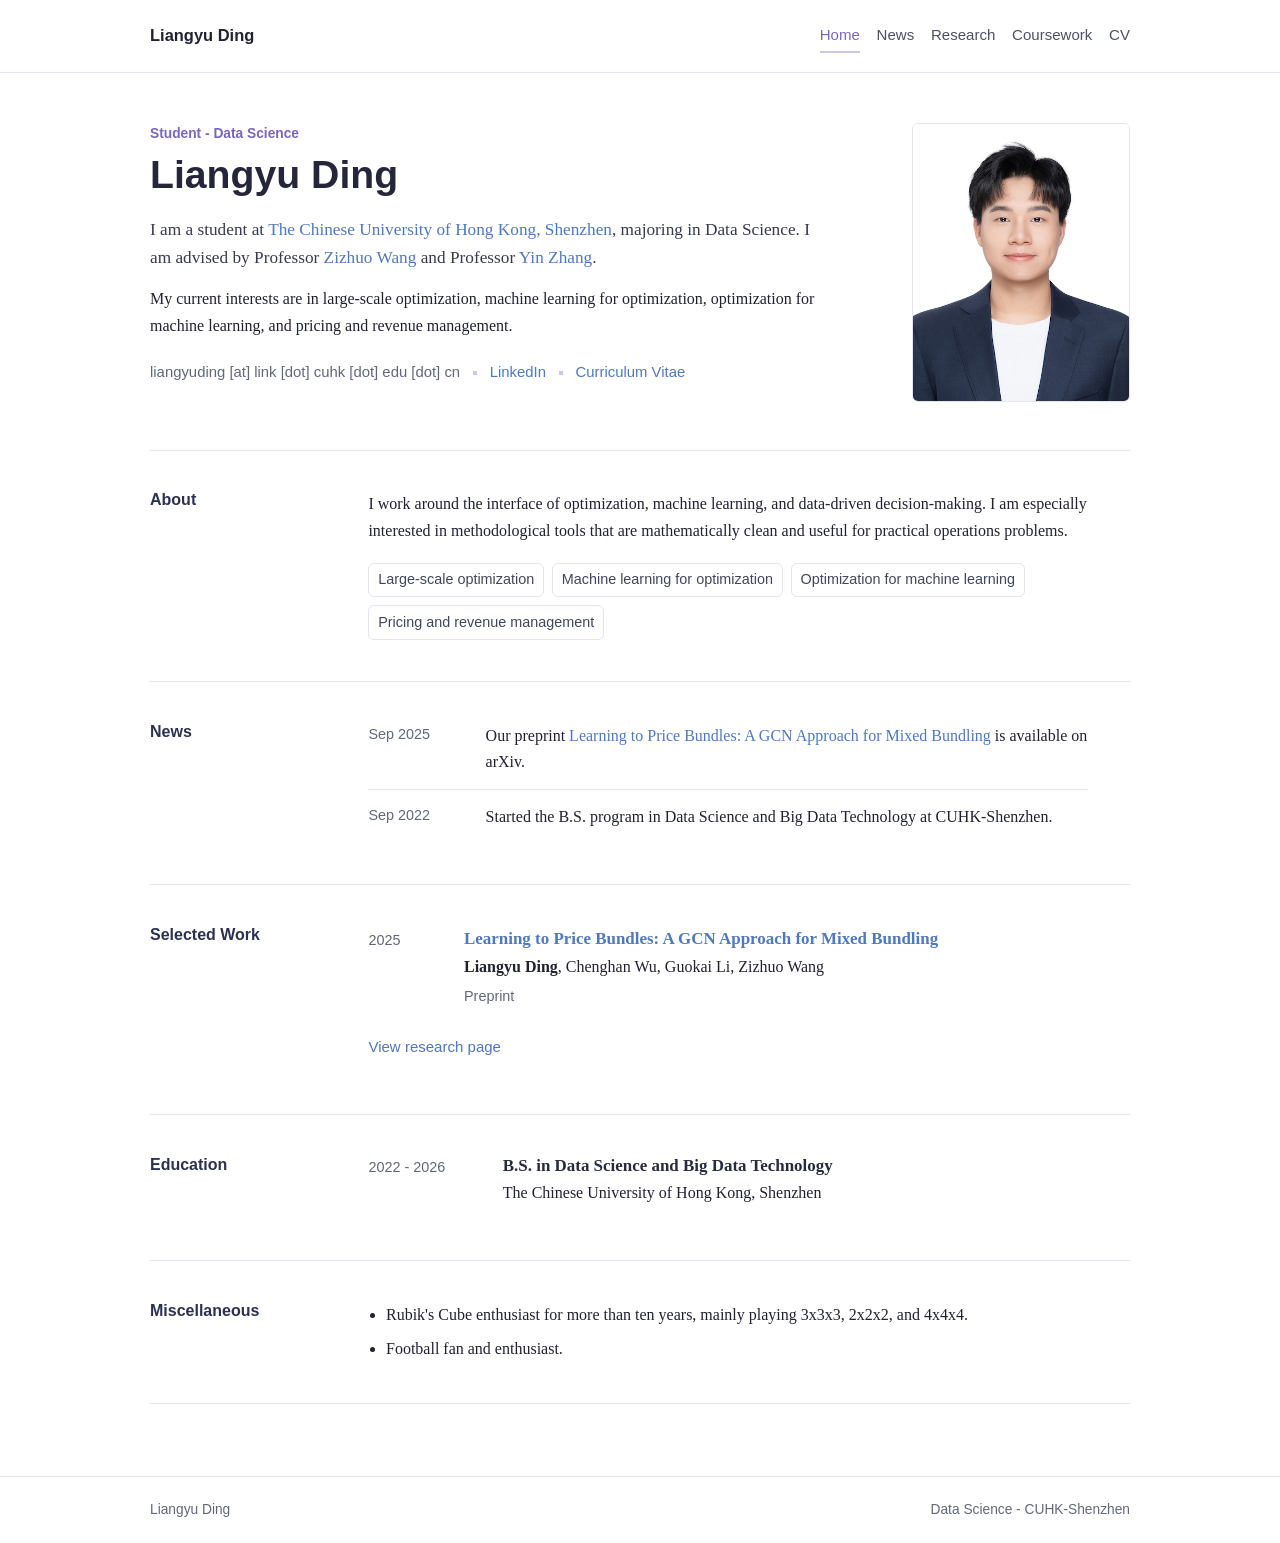
==== index.html @ cd6bba93 "Redesign academic homepage" ====
<!doctype html>
<html lang="en">
<head>
  <meta charset="utf-8">
  <meta name="viewport" content="width=device-width, initial-scale=1">
  <title>Liangyu Ding</title>
  <meta name="description" content="Liangyu Ding, student in Data Science at The Chinese University of Hong Kong, Shenzhen.">
  <link rel="stylesheet" href="jemdoc.css">
</head>
<body>
  <a class="skip-link" href="#content">Skip to content</a>

  <header class="site-header">
    <div class="site-header__inner">
      <a class="site-name" href="index.html">Liangyu Ding</a>
      <nav class="site-nav" aria-label="Primary navigation">
        <a href="index.html" aria-current="page">Home</a>
        <a href="#news">News</a>
        <a href="research.html">Research</a>
        <a href="teaching.html">Coursework</a>
        <a href="CV/Liangyu_CV.pdf">CV</a>
      </nav>
    </div>
  </header>

  <main id="content" class="page">
    <section class="profile">
      <div class="profile__text">
        <p class="eyebrow">Student - Data Science</p>
        <h1>Liangyu Ding</h1>
        <p class="lead">
          I am a student at <a href="https://www.cuhk.edu.cn/en" target="_blank" rel="noopener">The Chinese University of Hong Kong, Shenzhen</a>,
          majoring in Data Science. I am advised by Professor
          <a href="https://mypage.cuhk.edu.cn/academics/wangzizhuo/" target="_blank" rel="noopener">Zizhuo Wang</a>
          and Professor <a href="https://www.cmor-faculty.rice.edu/~zhang/" target="_blank" rel="noopener">Yin Zhang</a>.
        </p>
        <p>
          My current interests are in large-scale optimization, machine learning for optimization,
          optimization for machine learning, and pricing and revenue management.
        </p>
        <div class="quick-links" aria-label="Profile links">
          <span>liangyuding [at] link [dot] cuhk [dot] edu [dot] cn</span>
          <a href="https://www.linkedin.com/in/liangyu-ding" target="_blank" rel="noopener">LinkedIn</a>
          <a href="CV/Liangyu_CV.pdf">Curriculum Vitae</a>
        </div>
      </div>

      <figure class="portrait">
        <img src="Photos/photo.JPG" alt="Portrait of Liangyu Ding">
      </figure>
    </section>

    <section id="about" class="section-row">
      <div class="section-label">
        <h2>About</h2>
      </div>
      <div class="section-body">
        <p>
          I work around the interface of optimization, machine learning, and data-driven decision-making.
          I am especially interested in methodological tools that are mathematically clean and useful for
          practical operations problems.
        </p>
        <ul class="tag-list" aria-label="Research interests">
          <li>Large-scale optimization</li>
          <li>Machine learning for optimization</li>
          <li>Optimization for machine learning</li>
          <li>Pricing and revenue management</li>
        </ul>
      </div>
    </section>

    <section id="news" class="section-row">
      <div class="section-label">
        <h2>News</h2>
      </div>
      <div class="section-body">
        <ol class="news-list">
          <li>
            <time datetime="2025-09">Sep 2025</time>
            <span>Our preprint <a href="https://arxiv.org/abs/2509.22557" target="_blank" rel="noopener">Learning to Price Bundles: A GCN Approach for Mixed Bundling</a> is available on arXiv.</span>
          </li>
          <li>
            <time datetime="2022-09">Sep 2022</time>
            <span>Started the B.S. program in Data Science and Big Data Technology at CUHK-Shenzhen.</span>
          </li>
        </ol>
      </div>
    </section>

    <section id="research" class="section-row">
      <div class="section-label">
        <h2>Selected Work</h2>
      </div>
      <div class="section-body">
        <article class="publication">
          <div class="publication__year">2025</div>
          <div>
            <h3><a href="https://arxiv.org/abs/2509.22557" target="_blank" rel="noopener">Learning to Price Bundles: A GCN Approach for Mixed Bundling</a></h3>
            <p><strong>Liangyu Ding</strong>, Chenghan Wu, Guokai Li, Zizhuo Wang</p>
            <p class="meta">Preprint</p>
          </div>
        </article>
        <p class="section-note"><a href="research.html">View research page</a></p>
      </div>
    </section>

    <section id="education" class="section-row">
      <div class="section-label">
        <h2>Education</h2>
      </div>
      <div class="section-body">
        <div class="timeline-item">
          <div class="timeline-item__date">2022 - 2026</div>
          <div>
            <h3>B.S. in Data Science and Big Data Technology</h3>
            <p>The Chinese University of Hong Kong, Shenzhen</p>
          </div>
        </div>
      </div>
    </section>

    <section id="misc" class="section-row">
      <div class="section-label">
        <h2>Miscellaneous</h2>
      </div>
      <div class="section-body">
        <ul class="plain-list">
          <li>Rubik's Cube enthusiast for more than ten years, mainly playing 3x3x3, 2x2x2, and 4x4x4.</li>
          <li>Football fan and enthusiast.</li>
        </ul>
      </div>
    </section>
  </main>

  <footer class="site-footer">
    <div class="site-footer__inner">
      <span>Liangyu Ding</span>
      <span>Data Science - CUHK-Shenzhen</span>
    </div>
  </footer>
</body>
</html>
---- jemdoc.css ----
:root {
  --ink: #202231;
  --muted: #61687a;
  --soft: #f7f7fc;
  --line: #e5e3ef;
  --line-strong: #cdc7e7;
  --blue: #4f78bd;
  --purple: #7866bd;
  --purple-soft: #f3f0fb;
  --max-width: 980px;
}

* {
  box-sizing: border-box;
}

html {
  scroll-behavior: smooth;
}

body {
  margin: 0;
  background: #ffffff;
  color: var(--ink);
  font-family: Charter, Georgia, "Times New Roman", serif;
  font-size: 16px;
  line-height: 1.65;
  letter-spacing: 0;
}

a {
  color: var(--blue);
  text-decoration: none;
  text-underline-offset: 0.18em;
}

a:hover,
a:focus {
  color: var(--purple);
  text-decoration: underline;
}

img {
  display: block;
  max-width: 100%;
}

p {
  margin: 0 0 0.85rem;
}

h1,
h2,
h3 {
  margin: 0;
  line-height: 1.18;
  letter-spacing: 0;
}

h1 {
  color: #25263a;
  font-family: -apple-system, BlinkMacSystemFont, "Segoe UI", sans-serif;
  font-size: 2.45rem;
  font-weight: 680;
}

h2 {
  color: #2c3150;
  font-family: -apple-system, BlinkMacSystemFont, "Segoe UI", sans-serif;
  font-size: 1rem;
  font-weight: 680;
}

h3 {
  color: #282b3e;
  font-size: 1.06rem;
  font-weight: 700;
}

.skip-link {
  position: absolute;
  left: 1rem;
  top: 0.75rem;
  transform: translateY(-140%);
  background: #ffffff;
  border: 1px solid var(--line-strong);
  color: var(--ink);
  padding: 0.4rem 0.65rem;
  z-index: 5;
}

.skip-link:focus {
  transform: translateY(0);
}

.site-header {
  background: #ffffff;
  border-bottom: 1px solid var(--line);
}

.site-header__inner,
.page,
.site-footer__inner {
  width: min(calc(100% - 2rem), var(--max-width));
  margin: 0 auto;
}

.site-header__inner {
  display: flex;
  align-items: center;
  justify-content: space-between;
  gap: 1.2rem;
  min-height: 4.5rem;
  padding: 0.75rem 0;
}

.site-name {
  color: var(--ink);
  font-family: -apple-system, BlinkMacSystemFont, "Segoe UI", sans-serif;
  font-size: 1.03rem;
  font-weight: 700;
  white-space: nowrap;
}

.site-name:hover,
.site-name:focus {
  color: var(--ink);
}

.site-nav {
  display: flex;
  align-items: center;
  justify-content: flex-end;
  flex-wrap: wrap;
  gap: 0.35rem 1.05rem;
  font-family: -apple-system, BlinkMacSystemFont, "Segoe UI", sans-serif;
  font-size: 0.94rem;
}

.site-nav a {
  color: #4c5266;
  padding: 0.25rem 0;
  border-bottom: 2px solid transparent;
}

.site-nav a:hover,
.site-nav a:focus,
.site-nav a[aria-current="page"] {
  color: var(--purple);
  text-decoration: none;
  border-bottom-color: var(--line-strong);
}

.page {
  padding: 3.1rem 0 4.5rem;
}

.page--sub {
  padding-top: 3.4rem;
}

.profile {
  display: grid;
  grid-template-columns: minmax(0, 1fr) 218px;
  align-items: start;
  gap: 3rem;
  padding-bottom: 3rem;
  border-bottom: 1px solid var(--line);
}

.profile__text {
  max-width: 670px;
}

.eyebrow {
  margin-bottom: 0.45rem;
  color: var(--purple);
  font-family: -apple-system, BlinkMacSystemFont, "Segoe UI", sans-serif;
  font-size: 0.86rem;
  font-weight: 650;
}

.lead {
  margin-top: 1.05rem;
  color: #373a4d;
  font-size: 1.08rem;
}

.quick-links {
  display: flex;
  flex-wrap: wrap;
  gap: 0.35rem 0.8rem;
  margin-top: 1.25rem;
  color: var(--muted);
  font-family: -apple-system, BlinkMacSystemFont, "Segoe UI", sans-serif;
  font-size: 0.93rem;
}

.quick-links a,
.quick-links span {
  display: inline-flex;
  align-items: center;
  min-height: 1.7rem;
}

.quick-links a::before {
  content: "";
  width: 4px;
  height: 4px;
  margin-right: 0.8rem;
  background: var(--line-strong);
}

.portrait {
  margin: 0;
  width: 218px;
}

.portrait img {
  width: 100%;
  aspect-ratio: 1 / 1.28;
  object-fit: cover;
  object-position: 50% 16%;
  border: 1px solid var(--line);
  border-radius: 6px;
}

.section-row {
  display: grid;
  grid-template-columns: 180px minmax(0, 1fr);
  gap: 2.4rem;
  padding: 2.55rem 0;
  border-bottom: 1px solid var(--line);
}

.section-label h2 {
  position: sticky;
  top: 1rem;
}

.section-body {
  max-width: 720px;
}

.tag-list {
  display: flex;
  flex-wrap: wrap;
  gap: 0.5rem;
  margin: 1.15rem 0 0;
  padding: 0;
  list-style: none;
  font-family: -apple-system, BlinkMacSystemFont, "Segoe UI", sans-serif;
  font-size: 0.9rem;
}

.tag-list li {
  border: 1px solid var(--line);
  border-radius: 6px;
  background: #ffffff;
  color: #40465d;
  padding: 0.28rem 0.55rem;
}

.news-list {
  margin: 0;
  padding: 0;
  list-style: none;
}

.news-list li {
  display: grid;
  grid-template-columns: 98px minmax(0, 1fr);
  gap: 1.2rem;
  padding: 0.85rem 0;
  border-top: 1px solid var(--line);
}

.news-list li:first-child {
  padding-top: 0;
  border-top: 0;
}

.news-list time,
.publication__year,
.timeline-item__date,
.meta {
  color: var(--muted);
  font-family: -apple-system, BlinkMacSystemFont, "Segoe UI", sans-serif;
  font-size: 0.9rem;
}

.publication {
  display: grid;
  grid-template-columns: 74px minmax(0, 1fr);
  gap: 1.35rem;
  padding: 0.2rem 0;
}

.publication h3 {
  margin-bottom: 0.3rem;
}

.publication p {
  margin-bottom: 0.25rem;
}

.section-note {
  margin-top: 1.2rem;
  font-family: -apple-system, BlinkMacSystemFont, "Segoe UI", sans-serif;
  font-size: 0.94rem;
}

.timeline-item {
  display: grid;
  grid-template-columns: 112px minmax(0, 1fr);
  gap: 1.4rem;
}

.timeline-item h3 {
  margin-bottom: 0.25rem;
}

.plain-list {
  margin: 0;
  padding-left: 1.1rem;
}

.plain-list li + li {
  margin-top: 0.45rem;
}

.page-title {
  max-width: 760px;
  padding-bottom: 2.4rem;
  border-bottom: 1px solid var(--line);
}

.page-title h1 {
  margin-bottom: 1rem;
}

.course-group + .course-group {
  margin-top: 1.55rem;
  padding-top: 1.55rem;
  border-top: 1px solid var(--line);
}

.course-group h3 {
  margin-bottom: 0.45rem;
}

.site-footer {
  background: #ffffff;
  border-top: 1px solid var(--line);
  color: var(--muted);
  font-family: -apple-system, BlinkMacSystemFont, "Segoe UI", sans-serif;
  font-size: 0.86rem;
}

.site-footer__inner {
  display: flex;
  justify-content: space-between;
  gap: 1rem;
  padding: 1.35rem 0;
}

@media (max-width: 760px) {
  h1 {
    font-size: 2rem;
  }

  .site-header__inner {
    align-items: flex-start;
    flex-direction: column;
    gap: 0.5rem;
  }

  .site-nav {
    justify-content: flex-start;
  }

  .page {
    padding-top: 2.2rem;
  }

  .profile {
    grid-template-columns: 1fr;
    gap: 1.5rem;
  }

  .portrait {
    order: -1;
    width: min(190px, 70vw);
  }

  .section-row {
    grid-template-columns: 1fr;
    gap: 0.85rem;
    padding: 2rem 0;
  }

  .section-label h2 {
    position: static;
  }

  .news-list li,
  .publication,
  .timeline-item {
    grid-template-columns: 1fr;
    gap: 0.25rem;
  }

  .quick-links {
    flex-direction: column;
    align-items: flex-start;
  }

  .quick-links a::before {
    display: none;
  }

  .site-footer__inner {
    flex-direction: column;
  }
}

@media (max-width: 430px) {
  .site-header__inner,
  .page,
  .site-footer__inner {
    width: min(calc(100% - 1.25rem), var(--max-width));
  }

  .site-nav {
    gap: 0.25rem 0.75rem;
    font-size: 0.9rem;
  }
}
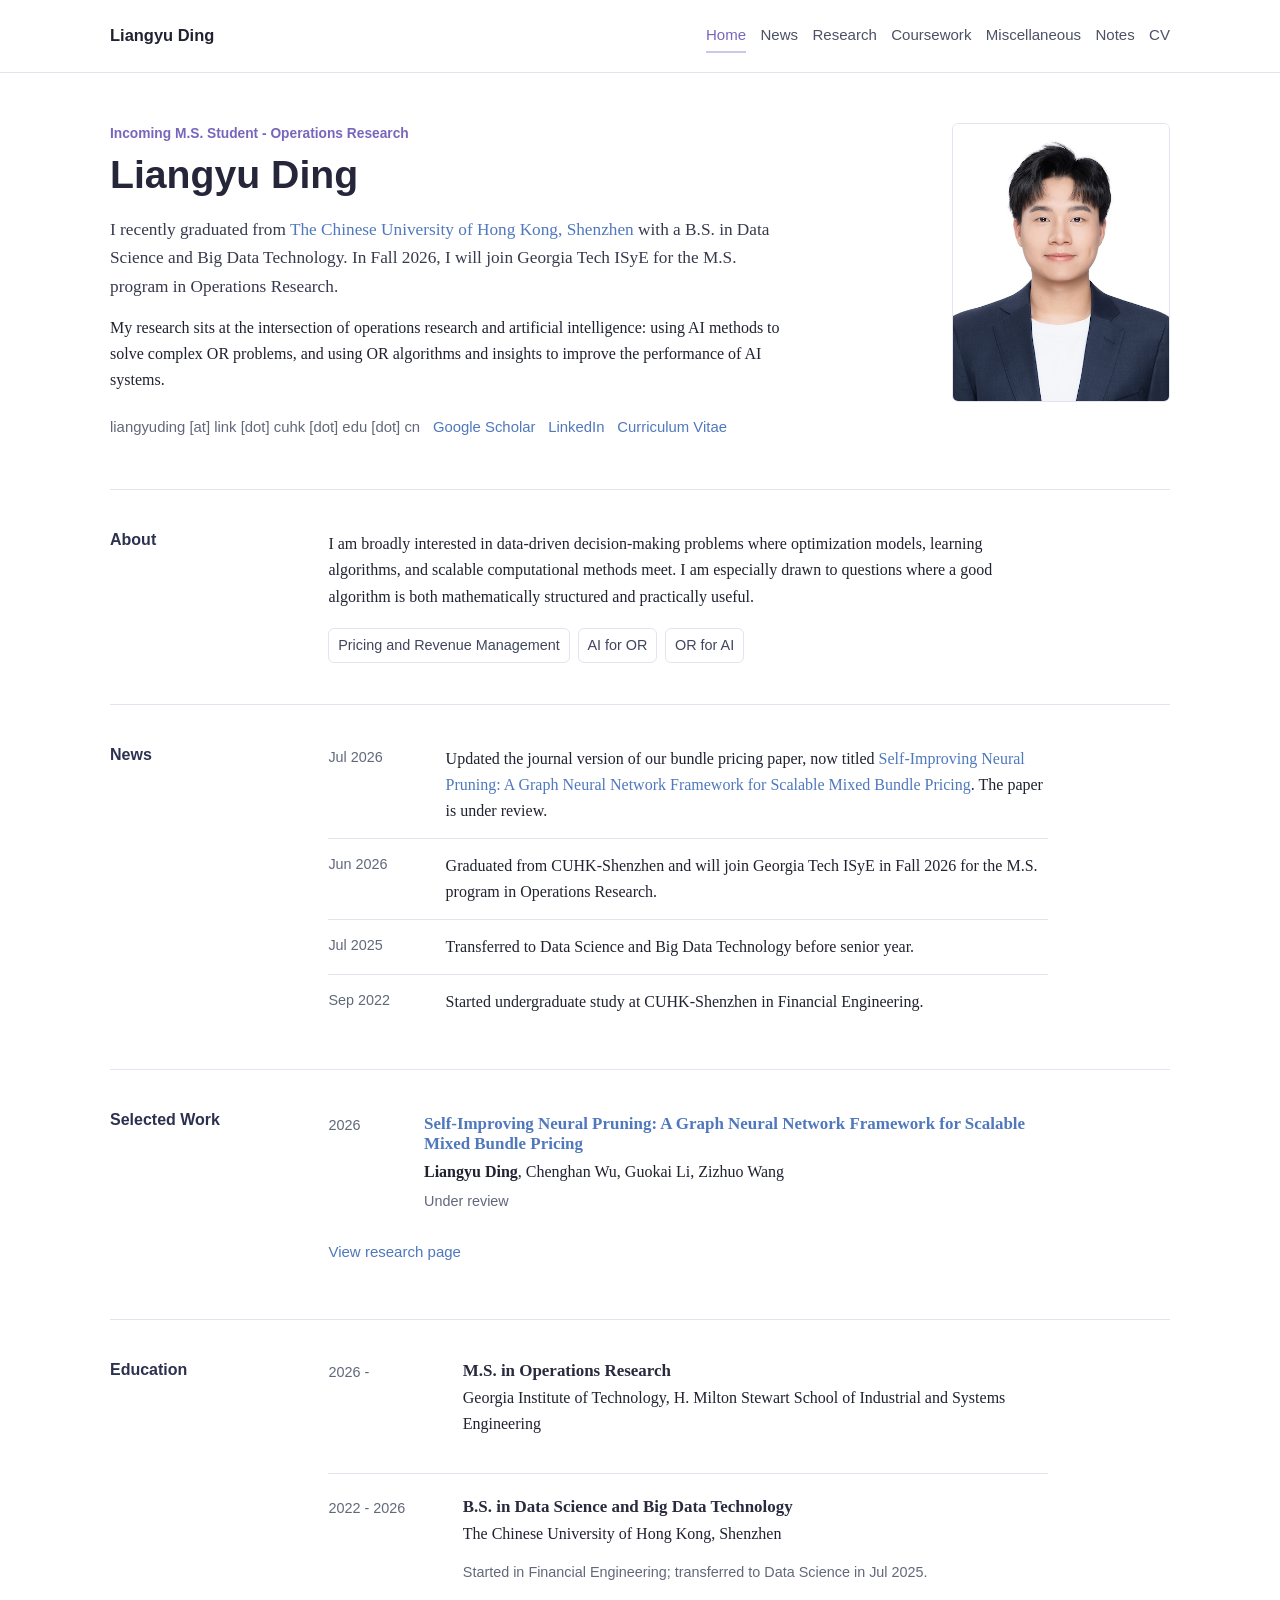
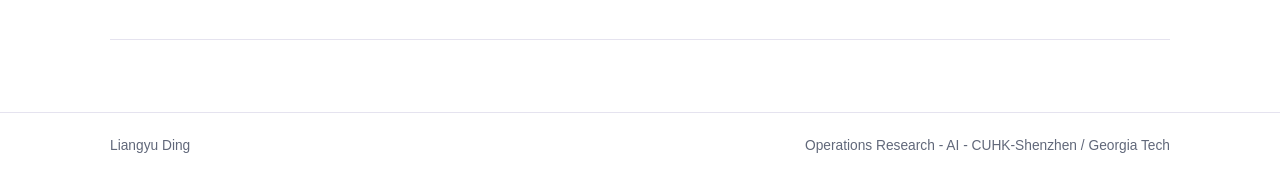
==== commit 4b40e475: "Update profile information and add searchable pages" ====
--- a/index.html
+++ b/index.html
@@ -4,7 +4,7 @@
   <meta charset="utf-8">
   <meta name="viewport" content="width=device-width, initial-scale=1">
   <title>Liangyu Ding</title>
-  <meta name="description" content="Liangyu Ding, student in Data Science at The Chinese University of Hong Kong, Shenzhen.">
+  <meta name="description" content="Liangyu Ding, incoming M.S. student in Operations Research at Georgia Tech ISyE.">
   <link rel="stylesheet" href="jemdoc.css">
 </head>
 <body>
@@ -18,6 +18,8 @@
         <a href="#news">News</a>
         <a href="research.html">Research</a>
         <a href="teaching.html">Coursework</a>
+        <a href="misc.html">Miscellaneous</a>
+        <a href="notes.html">Notes</a>
         <a href="CV/Liangyu_CV.pdf">CV</a>
       </nav>
     </div>
@@ -26,20 +28,21 @@
   <main id="content" class="page">
     <section class="profile">
       <div class="profile__text">
-        <p class="eyebrow">Student - Data Science</p>
+        <p class="eyebrow">Incoming M.S. Student - Operations Research</p>
         <h1>Liangyu Ding</h1>
         <p class="lead">
-          I am a student at <a href="https://www.cuhk.edu.cn/en" target="_blank" rel="noopener">The Chinese University of Hong Kong, Shenzhen</a>,
-          majoring in Data Science. I am advised by Professor
-          <a href="https://mypage.cuhk.edu.cn/academics/wangzizhuo/" target="_blank" rel="noopener">Zizhuo Wang</a>
-          and Professor <a href="https://www.cmor-faculty.rice.edu/~zhang/" target="_blank" rel="noopener">Yin Zhang</a>.
+          I recently graduated from <a href="https://www.cuhk.edu.cn/en" target="_blank" rel="noopener">The Chinese University of Hong Kong, Shenzhen</a>
+          with a B.S. in Data Science and Big Data Technology. In Fall 2026, I will join
+          Georgia Tech ISyE for the M.S. program in Operations Research.
         </p>
         <p>
-          My current interests are in large-scale optimization, machine learning for optimization,
-          optimization for machine learning, and pricing and revenue management.
+          My research sits at the intersection of operations research and artificial intelligence:
+          using AI methods to solve complex OR problems, and using OR algorithms and insights to
+          improve the performance of AI systems.
         </p>
         <div class="quick-links" aria-label="Profile links">
           <span>liangyuding [at] link [dot] cuhk [dot] edu [dot] cn</span>
+          <a href="https://scholar.google.com/citations?view_op=search_authors&amp;mauthors=Liangyu+Ding&amp;hl=en" target="_blank" rel="noopener">Google Scholar</a>
           <a href="https://www.linkedin.com/in/liangyu-ding" target="_blank" rel="noopener">LinkedIn</a>
           <a href="CV/Liangyu_CV.pdf">Curriculum Vitae</a>
         </div>
@@ -56,15 +59,14 @@
       </div>
       <div class="section-body">
         <p>
-          I work around the interface of optimization, machine learning, and data-driven decision-making.
-          I am especially interested in methodological tools that are mathematically clean and useful for
-          practical operations problems.
+          I am broadly interested in data-driven decision-making problems where optimization models,
+          learning algorithms, and scalable computational methods meet. I am especially drawn to
+          questions where a good algorithm is both mathematically structured and practically useful.
         </p>
         <ul class="tag-list" aria-label="Research interests">
-          <li>Large-scale optimization</li>
-          <li>Machine learning for optimization</li>
-          <li>Optimization for machine learning</li>
-          <li>Pricing and revenue management</li>
+          <li>Pricing and Revenue Management</li>
+          <li>AI for OR</li>
+          <li>OR for AI</li>
         </ul>
       </div>
     </section>
@@ -76,12 +78,20 @@
       <div class="section-body">
         <ol class="news-list">
           <li>
-            <time datetime="2025-09">Sep 2025</time>
-            <span>Our preprint <a href="https://arxiv.org/abs/2509.22557" target="_blank" rel="noopener">Learning to Price Bundles: A GCN Approach for Mixed Bundling</a> is available on arXiv.</span>
+            <time datetime="2026-07">Jul 2026</time>
+            <span>Updated the journal version of our bundle pricing paper, now titled <a href="https://arxiv.org/pdf/2509.22557" target="_blank" rel="noopener">Self-Improving Neural Pruning: A Graph Neural Network Framework for Scalable Mixed Bundle Pricing</a>. The paper is under review.</span>
+          </li>
+          <li>
+            <time datetime="2026-06">Jun 2026</time>
+            <span>Graduated from CUHK-Shenzhen and will join Georgia Tech ISyE in Fall 2026 for the M.S. program in Operations Research.</span>
+          </li>
+          <li>
+            <time datetime="2025-07">Jul 2025</time>
+            <span>Transferred to Data Science and Big Data Technology before senior year.</span>
           </li>
           <li>
             <time datetime="2022-09">Sep 2022</time>
-            <span>Started the B.S. program in Data Science and Big Data Technology at CUHK-Shenzhen.</span>
+            <span>Started undergraduate study at CUHK-Shenzhen in Financial Engineering.</span>
           </li>
         </ol>
       </div>
@@ -93,11 +103,11 @@
       </div>
       <div class="section-body">
         <article class="publication">
-          <div class="publication__year">2025</div>
+          <div class="publication__year">2026</div>
           <div>
-            <h3><a href="https://arxiv.org/abs/2509.22557" target="_blank" rel="noopener">Learning to Price Bundles: A GCN Approach for Mixed Bundling</a></h3>
+            <h3><a href="https://arxiv.org/pdf/2509.22557" target="_blank" rel="noopener">Self-Improving Neural Pruning: A Graph Neural Network Framework for Scalable Mixed Bundle Pricing</a></h3>
             <p><strong>Liangyu Ding</strong>, Chenghan Wu, Guokai Li, Zizhuo Wang</p>
-            <p class="meta">Preprint</p>
+            <p class="meta">Under review</p>
           </div>
         </article>
         <p class="section-note"><a href="research.html">View research page</a></p>
@@ -110,24 +120,20 @@
       </div>
       <div class="section-body">
         <div class="timeline-item">
+          <div class="timeline-item__date">2026 -</div>
+          <div>
+            <h3>M.S. in Operations Research</h3>
+            <p>Georgia Institute of Technology, H. Milton Stewart School of Industrial and Systems Engineering</p>
+          </div>
+        </div>
+        <div class="timeline-item">
           <div class="timeline-item__date">2022 - 2026</div>
           <div>
             <h3>B.S. in Data Science and Big Data Technology</h3>
             <p>The Chinese University of Hong Kong, Shenzhen</p>
+            <p class="meta">Started in Financial Engineering; transferred to Data Science in Jul 2025.</p>
           </div>
         </div>
-      </div>
-    </section>
-
-    <section id="misc" class="section-row">
-      <div class="section-label">
-        <h2>Miscellaneous</h2>
-      </div>
-      <div class="section-body">
-        <ul class="plain-list">
-          <li>Rubik's Cube enthusiast for more than ten years, mainly playing 3x3x3, 2x2x2, and 4x4x4.</li>
-          <li>Football fan and enthusiast.</li>
-        </ul>
       </div>
     </section>
   </main>
@@ -135,7 +141,7 @@
   <footer class="site-footer">
     <div class="site-footer__inner">
       <span>Liangyu Ding</span>
-      <span>Data Science - CUHK-Shenzhen</span>
+      <span>Operations Research - AI - CUHK-Shenzhen / Georgia Tech</span>
     </div>
   </footer>
 </body>
--- a/jemdoc.css
+++ b/jemdoc.css
@@ -7,7 +7,7 @@
   --blue: #4f78bd;
   --purple: #7866bd;
   --purple-soft: #f3f0fb;
-  --max-width: 980px;
+  --max-width: 1060px;
 }
 
 * {
@@ -43,6 +43,11 @@
 img {
   display: block;
   max-width: 100%;
+}
+
+button,
+input {
+  font: inherit;
 }
 
 p {
@@ -132,7 +137,7 @@
   align-items: center;
   justify-content: flex-end;
   flex-wrap: wrap;
-  gap: 0.35rem 1.05rem;
+  gap: 0.35rem 0.9rem;
   font-family: -apple-system, BlinkMacSystemFont, "Segoe UI", sans-serif;
   font-size: 0.94rem;
 }
@@ -204,11 +209,8 @@
 }
 
 .quick-links a::before {
+  display: none;
   content: "";
-  width: 4px;
-  height: 4px;
-  margin-right: 0.8rem;
-  background: var(--line-strong);
 }
 
 .portrait {
@@ -296,6 +298,16 @@
   padding: 0.2rem 0;
 }
 
+.publication + .publication {
+  margin-top: 1.4rem;
+  padding-top: 1.4rem;
+  border-top: 1px solid var(--line);
+}
+
+.publication--interactive {
+  align-items: start;
+}
+
 .publication h3 {
   margin-bottom: 0.3rem;
 }
@@ -304,6 +316,38 @@
   margin-bottom: 0.25rem;
 }
 
+.publication-actions {
+  display: flex;
+  flex-wrap: wrap;
+  gap: 0.45rem 0.8rem;
+  margin-top: 0.75rem;
+  font-family: -apple-system, BlinkMacSystemFont, "Segoe UI", sans-serif;
+  font-size: 0.9rem;
+}
+
+.text-button {
+  appearance: none;
+  border: 0;
+  border-bottom: 1px solid var(--line-strong);
+  border-radius: 0;
+  background: transparent;
+  color: var(--purple);
+  cursor: pointer;
+  padding: 0;
+}
+
+.text-button:hover,
+.text-button:focus {
+  color: var(--blue);
+}
+
+.abstract {
+  margin-top: 1rem;
+  border-left: 3px solid var(--line-strong);
+  padding: 0.1rem 0 0.1rem 1rem;
+  color: #373a4d;
+}
+
 .section-note {
   margin-top: 1.2rem;
   font-family: -apple-system, BlinkMacSystemFont, "Segoe UI", sans-serif;
@@ -314,6 +358,12 @@
   display: grid;
   grid-template-columns: 112px minmax(0, 1fr);
   gap: 1.4rem;
+}
+
+.timeline-item + .timeline-item {
+  margin-top: 1.4rem;
+  padding-top: 1.4rem;
+  border-top: 1px solid var(--line);
 }
 
 .timeline-item h3 {
@@ -347,6 +397,62 @@
 
 .course-group h3 {
   margin-bottom: 0.45rem;
+}
+
+.search-panel {
+  margin-bottom: 1.5rem;
+  font-family: -apple-system, BlinkMacSystemFont, "Segoe UI", sans-serif;
+}
+
+.search-panel label {
+  display: block;
+  margin-bottom: 0.45rem;
+  color: #2c3150;
+  font-size: 0.9rem;
+  font-weight: 650;
+}
+
+.search-panel input {
+  width: 100%;
+  border: 1px solid var(--line-strong);
+  border-radius: 6px;
+  background: #ffffff;
+  color: var(--ink);
+  padding: 0.7rem 0.75rem;
+}
+
+.search-panel input:focus {
+  border-color: var(--purple);
+  outline: 2px solid var(--purple-soft);
+}
+
+.note-list {
+  display: grid;
+  gap: 1.4rem;
+}
+
+.note-entry {
+  display: grid;
+  grid-template-columns: 92px minmax(0, 1fr);
+  gap: 1.35rem;
+  padding-top: 1.4rem;
+  border-top: 1px solid var(--line);
+}
+
+.note-entry:first-child {
+  padding-top: 0;
+  border-top: 0;
+}
+
+.note-entry__date,
+.empty-state {
+  color: var(--muted);
+  font-family: -apple-system, BlinkMacSystemFont, "Segoe UI", sans-serif;
+  font-size: 0.9rem;
+}
+
+.note-entry h3 {
+  margin-bottom: 0.35rem;
 }
 
 .site-footer {
@@ -405,7 +511,8 @@
 
   .news-list li,
   .publication,
-  .timeline-item {
+  .timeline-item,
+  .note-entry {
     grid-template-columns: 1fr;
     gap: 0.25rem;
   }
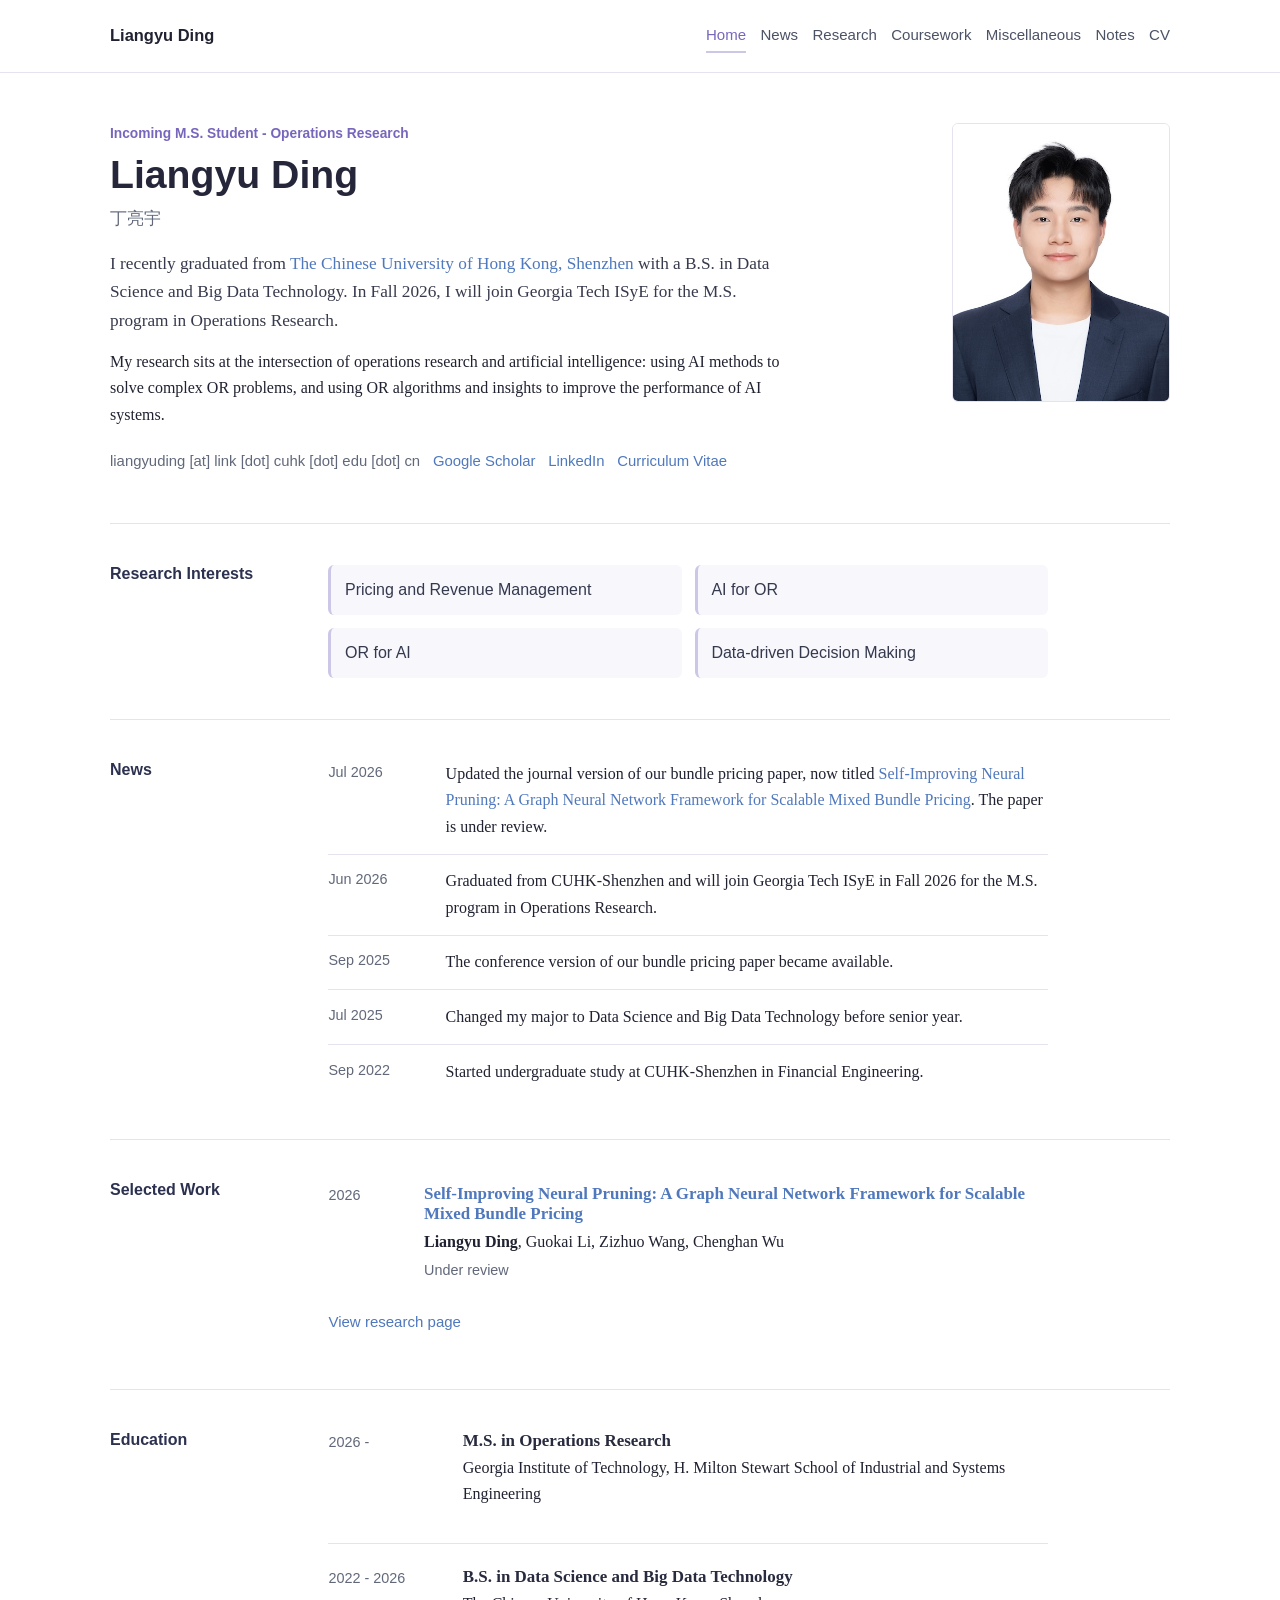
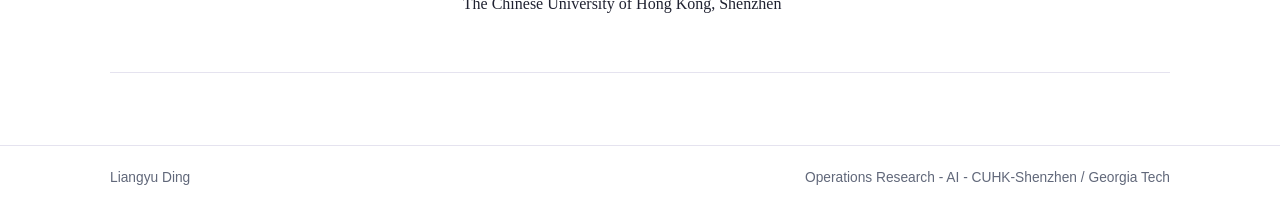
==== commit 8bb3f938: "Refine profile details and bundle paper entry" ====
--- a/index.html
+++ b/index.html
@@ -30,6 +30,7 @@
       <div class="profile__text">
         <p class="eyebrow">Incoming M.S. Student - Operations Research</p>
         <h1>Liangyu Ding</h1>
+        <p class="chinese-name">丁亮宇</p>
         <p class="lead">
           I recently graduated from <a href="https://www.cuhk.edu.cn/en" target="_blank" rel="noopener">The Chinese University of Hong Kong, Shenzhen</a>
           with a B.S. in Data Science and Big Data Technology. In Fall 2026, I will join
@@ -42,7 +43,7 @@
         </p>
         <div class="quick-links" aria-label="Profile links">
           <span>liangyuding [at] link [dot] cuhk [dot] edu [dot] cn</span>
-          <a href="https://scholar.google.com/citations?view_op=search_authors&amp;mauthors=Liangyu+Ding&amp;hl=en" target="_blank" rel="noopener">Google Scholar</a>
+          <a href="https://scholar.google.com/citations?hl=zh-CN&amp;user=XsLrz0gAAAAJ" target="_blank" rel="noopener">Google Scholar</a>
           <a href="https://www.linkedin.com/in/liangyu-ding" target="_blank" rel="noopener">LinkedIn</a>
           <a href="CV/Liangyu_CV.pdf">Curriculum Vitae</a>
         </div>
@@ -55,18 +56,14 @@
 
     <section id="about" class="section-row">
       <div class="section-label">
-        <h2>About</h2>
+        <h2>Research Interests</h2>
       </div>
       <div class="section-body">
-        <p>
-          I am broadly interested in data-driven decision-making problems where optimization models,
-          learning algorithms, and scalable computational methods meet. I am especially drawn to
-          questions where a good algorithm is both mathematically structured and practically useful.
-        </p>
-        <ul class="tag-list" aria-label="Research interests">
+        <ul class="interest-grid" aria-label="Research interests">
           <li>Pricing and Revenue Management</li>
           <li>AI for OR</li>
           <li>OR for AI</li>
+          <li>Data-driven Decision Making</li>
         </ul>
       </div>
     </section>
@@ -86,8 +83,12 @@
             <span>Graduated from CUHK-Shenzhen and will join Georgia Tech ISyE in Fall 2026 for the M.S. program in Operations Research.</span>
           </li>
           <li>
+            <time datetime="2025-09">Sep 2025</time>
+            <span>The conference version of our bundle pricing paper became available.</span>
+          </li>
+          <li>
             <time datetime="2025-07">Jul 2025</time>
-            <span>Transferred to Data Science and Big Data Technology before senior year.</span>
+            <span>Changed my major to Data Science and Big Data Technology before senior year.</span>
           </li>
           <li>
             <time datetime="2022-09">Sep 2022</time>
@@ -106,7 +107,7 @@
           <div class="publication__year">2026</div>
           <div>
             <h3><a href="https://arxiv.org/pdf/2509.22557" target="_blank" rel="noopener">Self-Improving Neural Pruning: A Graph Neural Network Framework for Scalable Mixed Bundle Pricing</a></h3>
-            <p><strong>Liangyu Ding</strong>, Chenghan Wu, Guokai Li, Zizhuo Wang</p>
+            <p><strong>Liangyu Ding</strong>, Guokai Li, Zizhuo Wang, Chenghan Wu</p>
             <p class="meta">Under review</p>
           </div>
         </article>
@@ -131,7 +132,6 @@
           <div>
             <h3>B.S. in Data Science and Big Data Technology</h3>
             <p>The Chinese University of Hong Kong, Shenzhen</p>
-            <p class="meta">Started in Financial Engineering; transferred to Data Science in Jul 2025.</p>
           </div>
         </div>
       </div>
--- a/jemdoc.css
+++ b/jemdoc.css
@@ -69,6 +69,15 @@
   font-weight: 680;
 }
 
+.chinese-name {
+  margin-top: 0.35rem;
+  margin-bottom: 1rem;
+  color: var(--muted);
+  font-family: -apple-system, BlinkMacSystemFont, "Segoe UI", sans-serif;
+  font-size: 1.08rem;
+  font-weight: 500;
+}
+
 h2 {
   color: #2c3150;
   font-family: -apple-system, BlinkMacSystemFont, "Segoe UI", sans-serif;
@@ -263,6 +272,24 @@
   padding: 0.28rem 0.55rem;
 }
 
+.interest-grid {
+  display: grid;
+  grid-template-columns: repeat(2, minmax(0, 1fr));
+  gap: 0.8rem;
+  margin: 0;
+  padding: 0;
+  list-style: none;
+  font-family: -apple-system, BlinkMacSystemFont, "Segoe UI", sans-serif;
+}
+
+.interest-grid li {
+  border-left: 3px solid var(--line-strong);
+  background: var(--soft);
+  border-radius: 6px;
+  color: #34394e;
+  padding: 0.75rem 0.85rem;
+}
+
 .news-list {
   margin: 0;
   padding: 0;
@@ -348,6 +375,11 @@
   color: #373a4d;
 }
 
+.tldr {
+  margin-top: 0.45rem;
+  color: #373a4d;
+}
+
 .section-note {
   margin-top: 1.2rem;
   font-family: -apple-system, BlinkMacSystemFont, "Segoe UI", sans-serif;
@@ -451,6 +483,11 @@
   font-size: 0.9rem;
 }
 
+.empty-state--near {
+  margin-top: -0.7rem;
+  margin-bottom: 1.1rem;
+}
+
 .note-entry h3 {
   margin-bottom: 0.35rem;
 }
@@ -522,6 +559,10 @@
     align-items: flex-start;
   }
 
+  .interest-grid {
+    grid-template-columns: 1fr;
+  }
+
   .quick-links a::before {
     display: none;
   }
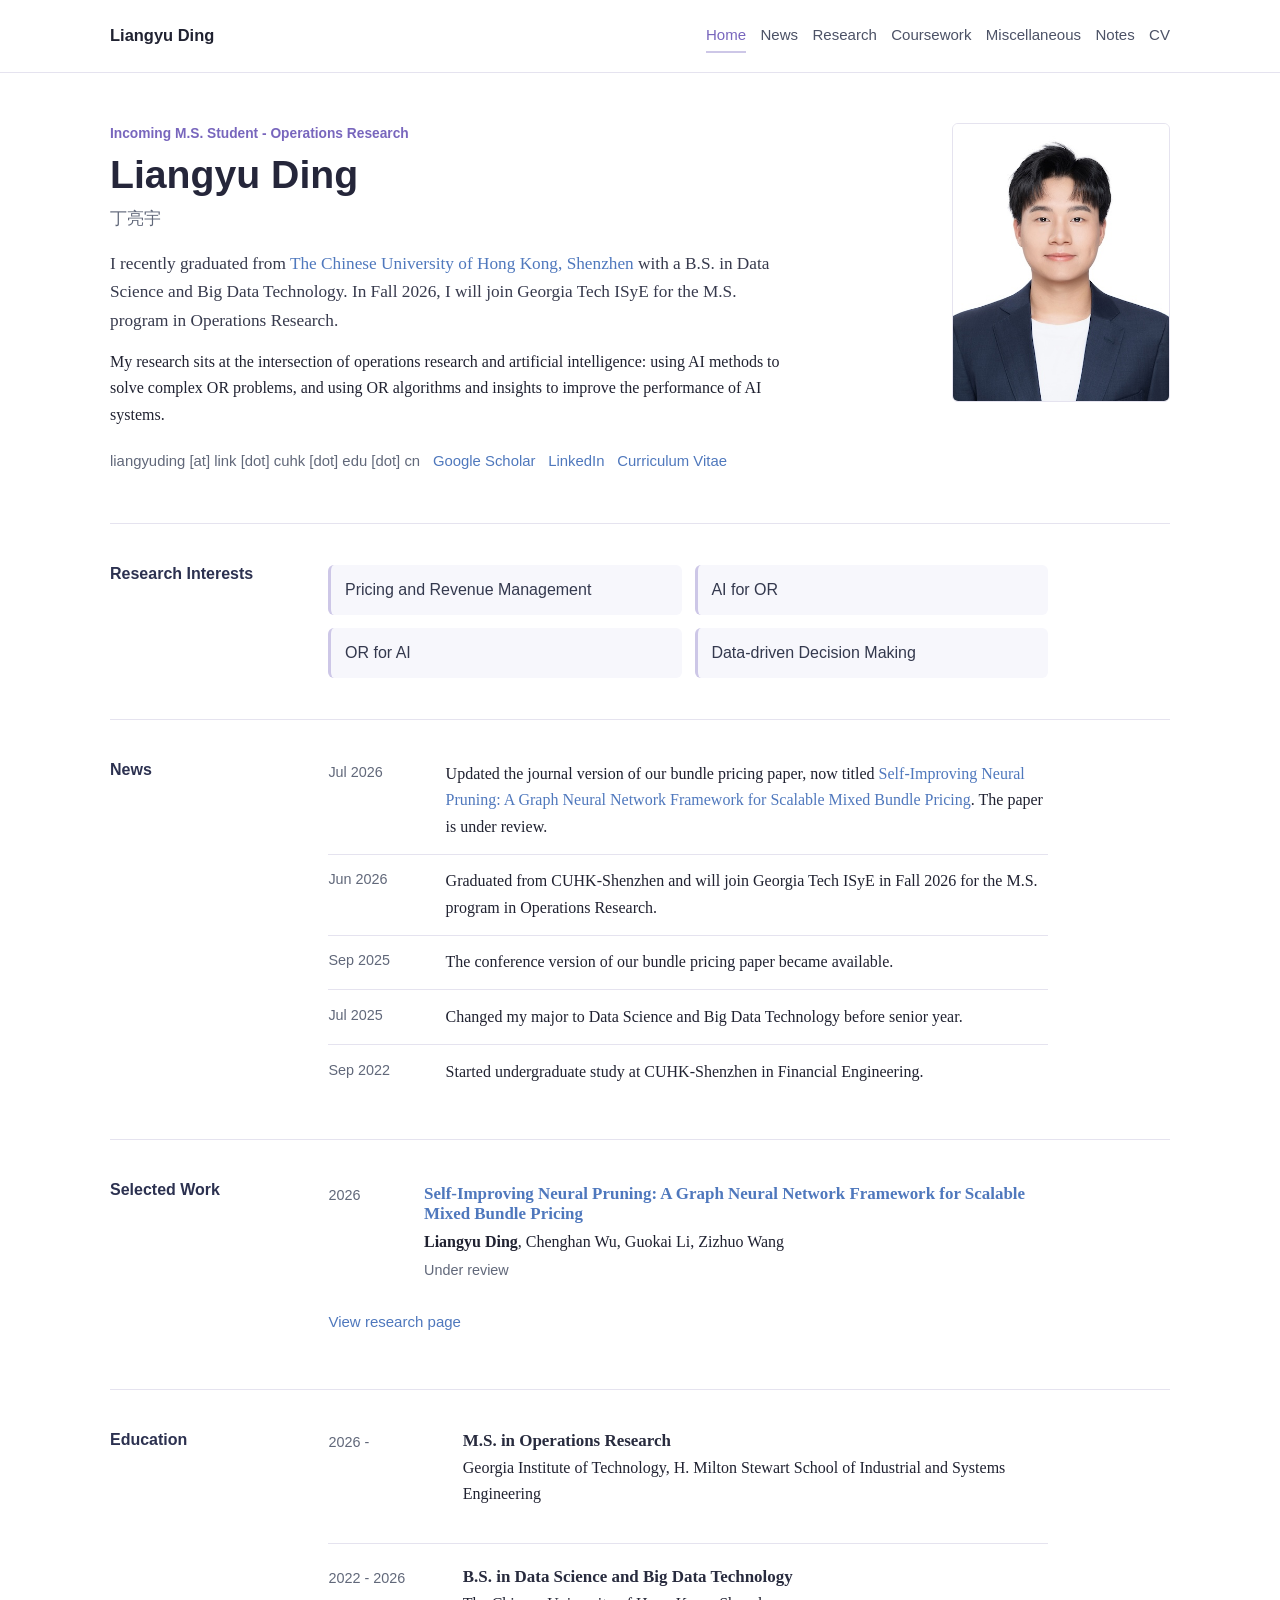
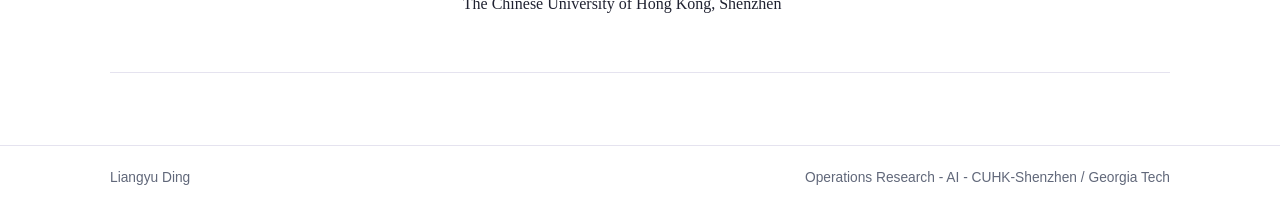
==== commit 0c639641: "Update bundle paper author order" ====
--- a/index.html
+++ b/index.html
@@ -5,7 +5,7 @@
   <meta name="viewport" content="width=device-width, initial-scale=1">
   <title>Liangyu Ding</title>
   <meta name="description" content="Liangyu Ding, incoming M.S. student in Operations Research at Georgia Tech ISyE.">
-  <link rel="stylesheet" href="jemdoc.css">
+  <link rel="stylesheet" href="jemdoc.css?v=20260704">
 </head>
 <body>
   <a class="skip-link" href="#content">Skip to content</a>
@@ -107,7 +107,7 @@
           <div class="publication__year">2026</div>
           <div>
             <h3><a href="https://arxiv.org/pdf/2509.22557" target="_blank" rel="noopener">Self-Improving Neural Pruning: A Graph Neural Network Framework for Scalable Mixed Bundle Pricing</a></h3>
-            <p><strong>Liangyu Ding</strong>, Guokai Li, Zizhuo Wang, Chenghan Wu</p>
+            <p><strong>Liangyu Ding</strong>, Chenghan Wu, Guokai Li, Zizhuo Wang</p>
             <p class="meta">Under review</p>
           </div>
         </article>
--- a/jemdoc.css
+++ b/jemdoc.css
@@ -492,6 +492,96 @@
   margin-bottom: 0.35rem;
 }
 
+.note-summary {
+  margin-bottom: 0.45rem;
+}
+
+.note-actions {
+  margin-bottom: 0;
+  font-family: -apple-system, BlinkMacSystemFont, "Segoe UI", sans-serif;
+  font-size: 0.9rem;
+}
+
+.note-page {
+  max-width: 780px;
+}
+
+.note-page--wide {
+  max-width: 860px;
+}
+
+.note-page h1 {
+  margin-bottom: 0.4rem;
+}
+
+.note-page__meta {
+  color: var(--muted);
+  font-family: -apple-system, BlinkMacSystemFont, "Segoe UI", sans-serif;
+  font-size: 0.9rem;
+}
+
+.note-page__dek {
+  margin-top: 1.2rem;
+  color: #373a4d;
+  font-size: 1.08rem;
+}
+
+.note-page__body {
+  margin-top: 2rem;
+  padding-top: 2rem;
+  border-top: 1px solid var(--line);
+}
+
+.note-callout {
+  border-left: 3px solid var(--line-strong);
+  background: var(--soft);
+  border-radius: 6px;
+  color: #373a4d;
+  padding: 0.85rem 1rem;
+}
+
+.note-section {
+  margin-top: 2.15rem;
+}
+
+.note-section h2 {
+  margin-bottom: 1rem;
+}
+
+.course-note-list {
+  display: grid;
+  gap: 1rem;
+}
+
+.course-note {
+  border: 1px solid var(--line);
+  border-left: 3px solid var(--line-strong);
+  border-radius: 6px;
+  padding: 1rem 1.1rem;
+}
+
+.course-note h3 {
+  margin-bottom: 0.35rem;
+}
+
+.course-note__code,
+.course-note__meta {
+  color: var(--muted);
+  font-family: -apple-system, BlinkMacSystemFont, "Segoe UI", sans-serif;
+  font-size: 0.88rem;
+}
+
+.course-note__code {
+  margin-bottom: 0.2rem;
+  color: var(--purple);
+  font-weight: 700;
+  letter-spacing: 0.03em;
+}
+
+.course-note__meta {
+  margin-bottom: 0.75rem;
+}
+
 .site-footer {
   background: #ffffff;
   border-top: 1px solid var(--line);
